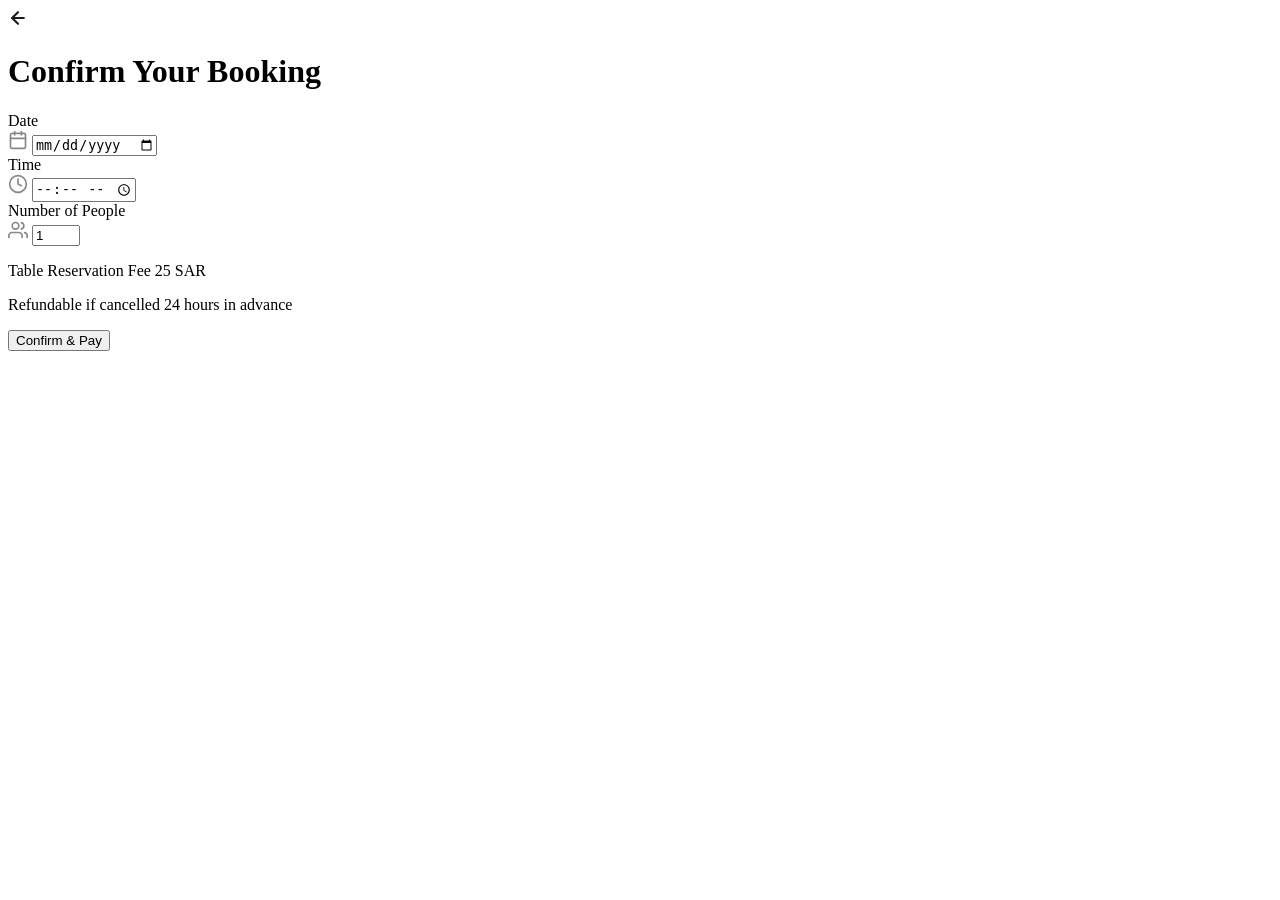
==== booking.html @ 81a5987f "Add files via upload" ====
<!DOCTYPE html>
<html lang="en">
<head>
  <meta charset="UTF-8" />
  <meta name="viewport" content="width=device-width, initial-scale=1.0" />
  <title>Confirm Your Booking — Spotak</title>
  <link rel="stylesheet" href="css/style.css" />
</head>
<body>
  <main class="app booking-page">
    <!-- Header with back arrow + title -->
    <header class="page-header">
      <a href="spot.html" class="back-btn-inline" aria-label="Go back">
        <svg viewBox="0 0 24 24" width="20" height="20" fill="none" stroke="#1A1A1A" stroke-width="2.5" stroke-linecap="round" stroke-linejoin="round">
          <line x1="19" y1="12" x2="5" y2="12"/>
          <polyline points="12 19 5 12 12 5"/>
        </svg>
      </a>
      <h1 class="page-title">Confirm Your Booking</h1>
    </header>

    <!-- Booking form card -->
    <form id="bookingForm" class="booking-card" novalidate>
      <!-- Date -->
      <label class="field-label" for="bookingDate">Date</label>
      <div class="input-wrap">
        <svg class="input-icon" viewBox="0 0 24 24" width="20" height="20" fill="none" stroke="#888" stroke-width="2" stroke-linecap="round" stroke-linejoin="round">
          <rect x="3" y="4" width="18" height="18" rx="2" ry="2"/>
          <line x1="16" y1="2" x2="16" y2="6"/>
          <line x1="8" y1="2" x2="8" y2="6"/>
          <line x1="3" y1="10" x2="21" y2="10"/>
        </svg>
        <input type="date" id="bookingDate" class="input-field" required />
      </div>

      <!-- Time -->
      <label class="field-label" for="bookingTime">Time</label>
      <div class="input-wrap">
        <svg class="input-icon" viewBox="0 0 24 24" width="20" height="20" fill="none" stroke="#888" stroke-width="2" stroke-linecap="round" stroke-linejoin="round">
          <circle cx="12" cy="12" r="10"/>
          <polyline points="12 6 12 12 16 14"/>
        </svg>
        <input type="time" id="bookingTime" class="input-field" required />
      </div>

      <!-- People -->
      <label class="field-label" for="bookingPeople">Number of People</label>
      <div class="input-wrap">
        <svg class="input-icon" viewBox="0 0 24 24" width="20" height="20" fill="none" stroke="#888" stroke-width="2" stroke-linecap="round" stroke-linejoin="round">
          <path d="M17 21v-2a4 4 0 0 0-4-4H5a4 4 0 0 0-4 4v2"/>
          <circle cx="9" cy="7" r="4"/>
          <path d="M23 21v-2a4 4 0 0 0-3-3.87"/>
          <path d="M16 3.13a4 4 0 0 1 0 7.75"/>
        </svg>
        <input type="number" id="bookingPeople" class="input-field" min="1" max="20" value="1" required />
      </div>

      <!-- Error / message area -->
      <p id="formError" class="form-error" aria-live="polite"></p>

      <!-- Fee summary -->
      <div class="fee-card">
        <div class="fee-row">
          <span class="fee-label">Table Reservation Fee</span>
          <span class="fee-amount">25 SAR</span>
        </div>
        <p class="fee-note">Refundable if cancelled 24 hours in advance</p>
      </div>

      <!-- Submit -->
      <button type="submit" class="cta-btn">Confirm &amp; Pay</button>
    </form>
  </main>

  <script src="js/main.js"></script>
</body>
</html>
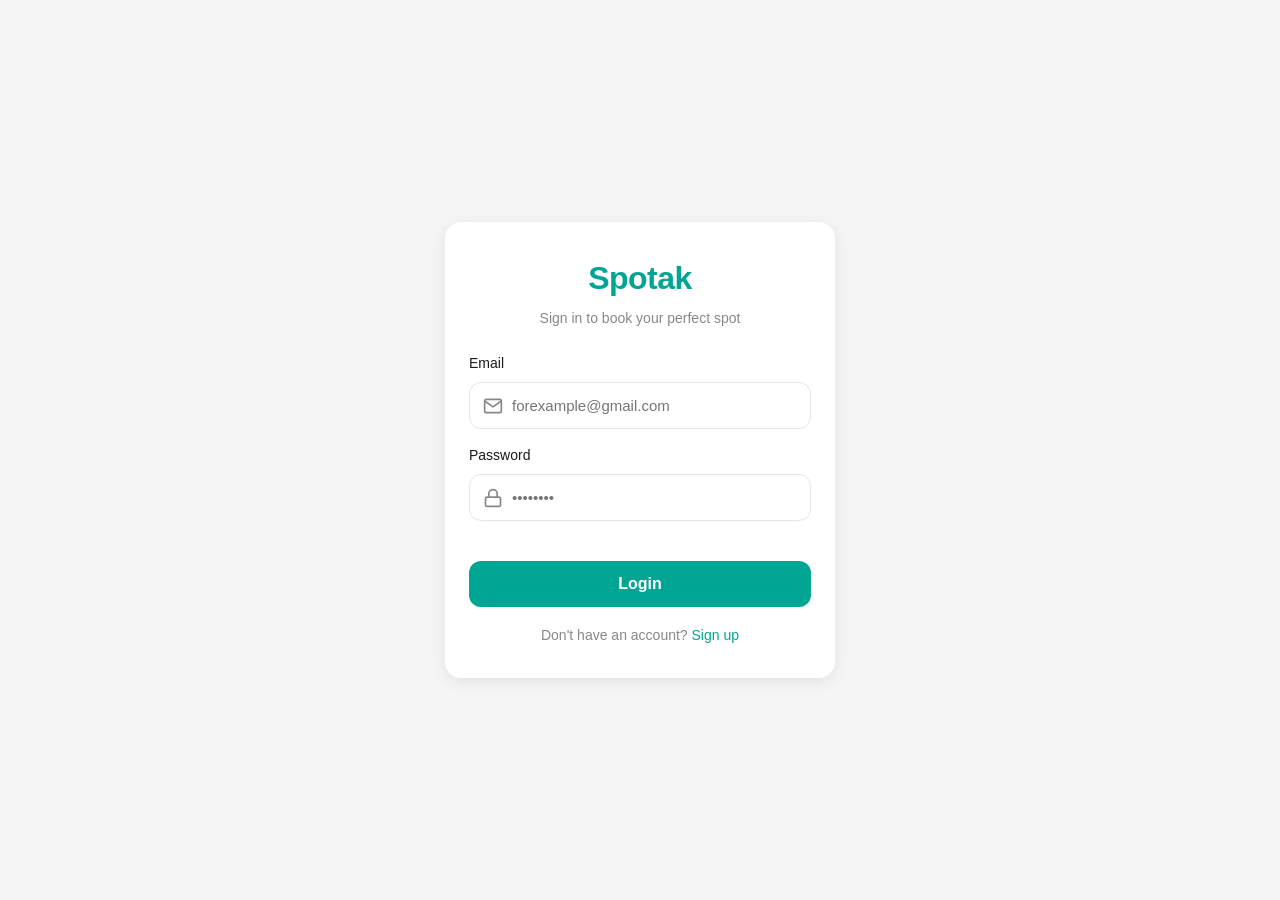
==== commit ac85e807: "Update booking.html" ====
--- a/booking.html
+++ b/booking.html
@@ -4,7 +4,7 @@
   <meta charset="UTF-8" />
   <meta name="viewport" content="width=device-width, initial-scale=1.0" />
   <title>Confirm Your Booking — Spotak</title>
-  <link rel="stylesheet" href="css/style.css" />
+  <link rel="stylesheet" href="style.css" />
 </head>
 <body>
   <main class="app booking-page">
@@ -72,6 +72,6 @@
     </form>
   </main>
 
-  <script src="js/main.js"></script>
+  <script src="main.js"></script>
 </body>
 </html>
--- a/style.css
+++ b/style.css
@@ -0,0 +1,648 @@
+/* ================================================================
+   SPOTAK — Stylesheet
+   Mobile-first, max-width 430px, phone-app style
+   ================================================================ */
+
+/* ---------- Google Font import ---------- */
+@import url('https://fonts.googleapis.com/css2?family=DM+Sans:wght@400;500;700&display=swap');
+
+/* ---------- CSS Variables (theme tokens) ---------- */
+:root {
+  --primary: #00A693;
+  --primary-dark: #008576;
+  --bg: #F5F5F5;
+  --white: #FFFFFF;
+  --text: #1A1A1A;
+  --gray: #888888;
+  --light-gray: #E5E5E5;
+  --radius: 16px;
+  --shadow-sm: 0 2px 8px rgba(0, 0, 0, 0.04);
+  --shadow-md: 0 4px 16px rgba(0, 0, 0, 0.08);
+}
+
+/* ---------- Global reset ---------- */
+* {
+  box-sizing: border-box;
+  margin: 0;
+  padding: 0;
+}
+
+html, body {
+  height: 100%;
+}
+
+body {
+  font-family: 'DM Sans', sans-serif;
+  background-color: var(--bg);
+  color: var(--text);
+  line-height: 1.5;
+  -webkit-font-smoothing: antialiased;
+}
+
+a {
+  text-decoration: none;
+  color: inherit;
+}
+
+button {
+  font-family: inherit;
+  cursor: pointer;
+  border: none;
+  background: none;
+}
+
+input {
+  font-family: inherit;
+  font-size: 15px;
+  color: var(--text);
+}
+
+/* ---------- App container (phone style) ---------- */
+.app {
+  max-width: 430px;
+  min-height: 100vh;
+  margin: 0 auto;
+  background-color: var(--white);
+  position: relative;
+  padding: 20px 20px 100px;
+}
+
+/* ---------- Topbar (home page) ---------- */
+.topbar {
+  display: flex;
+  align-items: center;
+  justify-content: space-between;
+  margin-bottom: 18px;
+}
+
+.brand {
+  font-size: 28px;
+  font-weight: 700;
+  color: var(--primary);
+  letter-spacing: -0.5px;
+}
+
+.profile-btn {
+  width: 38px;
+  height: 38px;
+  border-radius: 50%;
+  background-color: var(--primary);
+  display: flex;
+  align-items: center;
+  justify-content: center;
+  transition: transform 0.2s ease;
+}
+
+.profile-btn:hover {
+  transform: scale(1.05);
+}
+
+/* ---------- Search bar ---------- */
+.search-wrap {
+  position: relative;
+  margin-bottom: 16px;
+}
+
+.search-icon {
+  position: absolute;
+  left: 16px;
+  top: 50%;
+  transform: translateY(-50%);
+}
+
+.search-input {
+  width: 100%;
+  padding: 14px 16px 14px 44px;
+  border: 1px solid var(--light-gray);
+  border-radius: 12px;
+  background-color: var(--white);
+  outline: none;
+  transition: border-color 0.2s ease;
+}
+
+.search-input:focus {
+  border-color: var(--primary);
+}
+
+/* ---------- Filter chips ---------- */
+.chips {
+  display: flex;
+  gap: 8px;
+  overflow-x: auto;
+  padding-bottom: 8px;
+  margin-bottom: 18px;
+  scrollbar-width: none;
+}
+
+.chips::-webkit-scrollbar { display: none; }
+
+.chip {
+  flex: 0 0 auto;
+  padding: 8px 16px;
+  border: 1px solid var(--light-gray);
+  border-radius: 100px;
+  background-color: var(--white);
+  font-size: 13px;
+  font-weight: 500;
+  color: var(--text);
+  white-space: nowrap;
+  transition: all 0.2s ease;
+}
+
+.chip:hover {
+  border-color: var(--primary);
+}
+
+.chip.active {
+  background-color: var(--primary);
+  border-color: var(--primary);
+  color: var(--white);
+}
+
+/* ---------- Spot cards list ---------- */
+.cards {
+  display: flex;
+  flex-direction: column;
+  gap: 16px;
+}
+
+.card {
+  display: block;
+  background-color: var(--white);
+  border-radius: var(--radius);
+  overflow: hidden;
+  box-shadow: var(--shadow-sm);
+  transition: transform 0.2s ease, box-shadow 0.2s ease;
+  opacity: 0;
+  transform: translateY(8px);
+  animation: fadeUp 0.5s ease forwards;
+}
+
+.card:nth-child(1) { animation-delay: 0.05s; }
+.card:nth-child(2) { animation-delay: 0.12s; }
+.card:nth-child(3) { animation-delay: 0.18s; }
+.card:nth-child(4) { animation-delay: 0.24s; }
+
+.card:hover {
+  transform: translateY(-2px);
+  box-shadow: var(--shadow-md);
+}
+
+.card.hidden {
+  display: none;
+}
+
+.card-img {
+  width: 100%;
+  height: 200px;
+  background-size: cover;
+  background-position: center;
+  background-color: var(--light-gray);
+}
+
+.card-body {
+  padding: 14px 16px 16px;
+}
+
+.card-row {
+  display: flex;
+  justify-content: space-between;
+  align-items: flex-start;
+  margin-bottom: 8px;
+}
+
+.card-title {
+  font-size: 18px;
+  font-weight: 700;
+  margin-bottom: 2px;
+}
+
+.card-sub {
+  font-size: 14px;
+  color: var(--gray);
+}
+
+.rating {
+  display: flex;
+  align-items: center;
+  gap: 4px;
+  font-size: 14px;
+  font-weight: 500;
+}
+
+.amenities {
+  display: flex;
+  gap: 14px;
+}
+
+.amenity {
+  display: inline-flex;
+  align-items: center;
+  gap: 4px;
+  font-size: 13px;
+  color: var(--gray);
+}
+
+/* ================================================================
+   Spot Detail page
+   ================================================================ */
+.spot-page {
+  padding: 0 0 100px;
+}
+
+.hero {
+  width: 100%;
+  height: 280px;
+  background-size: cover;
+  background-position: center;
+  position: relative;
+}
+
+.back-btn {
+  position: absolute;
+  top: 16px;
+  left: 16px;
+  width: 40px;
+  height: 40px;
+  border-radius: 50%;
+  background-color: var(--white);
+  display: flex;
+  align-items: center;
+  justify-content: center;
+  box-shadow: var(--shadow-sm);
+  transition: transform 0.2s ease;
+}
+
+.back-btn:hover { transform: scale(1.05); }
+
+.spot-info {
+  padding: 24px 20px 20px;
+  opacity: 0;
+  animation: fadeUp 0.5s ease 0.1s forwards;
+}
+
+.spot-title {
+  font-size: 26px;
+  font-weight: 700;
+  margin-bottom: 4px;
+}
+
+.spot-sub {
+  font-size: 15px;
+  color: var(--gray);
+  margin-bottom: 24px;
+}
+
+.amenity-grid {
+  display: grid;
+  grid-template-columns: repeat(3, 1fr);
+  gap: 10px;
+  margin-bottom: 28px;
+}
+
+.amenity-box {
+  background-color: var(--bg);
+  border-radius: var(--radius);
+  padding: 18px 10px;
+  text-align: center;
+}
+
+.icon-circle {
+  width: 44px;
+  height: 44px;
+  border-radius: 50%;
+  background-color: rgba(0, 166, 147, 0.12);
+  margin: 0 auto 10px;
+  display: flex;
+  align-items: center;
+  justify-content: center;
+}
+
+.amenity-name {
+  font-size: 14px;
+  font-weight: 500;
+  color: var(--text);
+  margin-bottom: 2px;
+}
+
+.amenity-detail {
+  font-size: 12px;
+  color: var(--gray);
+}
+
+.about-title {
+  font-size: 18px;
+  font-weight: 700;
+  margin-bottom: 10px;
+}
+
+.about-text {
+  font-size: 14px;
+  color: #555;
+  line-height: 1.7;
+}
+
+/* ================================================================
+   Booking page
+   ================================================================ */
+.booking-page {
+  padding: 20px 20px 100px;
+}
+
+.page-header {
+  display: flex;
+  align-items: center;
+  gap: 14px;
+  margin-bottom: 22px;
+}
+
+.back-btn-inline {
+  width: 38px;
+  height: 38px;
+  border-radius: 50%;
+  background-color: var(--bg);
+  display: flex;
+  align-items: center;
+  justify-content: center;
+  transition: transform 0.2s ease;
+}
+
+.back-btn-inline:hover { transform: scale(1.05); }
+
+.page-title {
+  font-size: 22px;
+  font-weight: 700;
+}
+
+.booking-card {
+  background-color: var(--bg);
+  border-radius: var(--radius);
+  padding: 22px 18px;
+  opacity: 0;
+  animation: fadeUp 0.5s ease 0.1s forwards;
+}
+
+.field-label {
+  display: block;
+  font-size: 14px;
+  font-weight: 500;
+  margin-bottom: 8px;
+  margin-top: 16px;
+  color: var(--text);
+}
+
+.field-label:first-child { margin-top: 0; }
+
+.input-wrap {
+  position: relative;
+  margin-bottom: 4px;
+}
+
+.input-icon {
+  position: absolute;
+  left: 14px;
+  top: 50%;
+  transform: translateY(-50%);
+  pointer-events: none;
+}
+
+.input-field {
+  width: 100%;
+  padding: 14px 14px 14px 42px;
+  border: 1px solid var(--light-gray);
+  border-radius: 12px;
+  background-color: var(--white);
+  outline: none;
+  transition: border-color 0.2s ease;
+}
+
+.input-field:focus {
+  border-color: var(--primary);
+}
+
+.fee-card {
+  background-color: var(--white);
+  border-radius: 12px;
+  padding: 16px;
+  margin-top: 22px;
+}
+
+.fee-row {
+  display: flex;
+  justify-content: space-between;
+  align-items: center;
+  margin-bottom: 6px;
+}
+
+.fee-label {
+  font-size: 16px;
+  font-weight: 700;
+}
+
+.fee-amount {
+  font-size: 16px;
+  font-weight: 700;
+}
+
+.fee-note {
+  font-size: 13px;
+  color: var(--gray);
+}
+
+.form-error {
+  color: #d33;
+  font-size: 13px;
+  min-height: 18px;
+  margin-top: 4px;
+}
+
+/* ================================================================
+   Bottom fixed CTA button
+   ================================================================ */
+.cta-btn {
+  display: flex;
+  align-items: center;
+  justify-content: center;
+  position: fixed;
+  bottom: 0;
+  left: 50%;
+  transform: translateX(-50%);
+  width: 100%;
+  max-width: 430px;
+  padding: 18px;
+  background-color: var(--primary);
+  color: var(--white);
+  font-size: 16px;
+  font-weight: 700;
+  border: none;
+  cursor: pointer;
+  transition: background-color 0.2s ease;
+}
+
+.cta-btn:hover {
+  background-color: var(--primary-dark);
+}
+
+.cta-btn.static {
+  position: static;
+  transform: none;
+  width: 100%;
+  max-width: 100%;
+  margin-top: 28px;
+  border-radius: 12px;
+}
+
+/* ================================================================
+   Login page
+   ================================================================ */
+.login-page {
+  display: flex;
+  align-items: center;
+  justify-content: center;
+  padding: 20px;
+  background-color: var(--bg);
+}
+
+.login-card {
+  width: 100%;
+  background-color: var(--white);
+  border-radius: var(--radius);
+  padding: 32px 24px;
+  box-shadow: var(--shadow-md);
+  opacity: 0;
+  animation: fadeUp 0.5s ease forwards;
+}
+
+.login-brand {
+  text-align: center;
+  margin-bottom: 6px;
+  font-size: 32px;
+}
+
+.login-sub {
+  text-align: center;
+  color: var(--gray);
+  font-size: 14px;
+  margin-bottom: 24px;
+}
+
+.login-form .field-label:first-of-type { margin-top: 0; }
+
+.primary-btn {
+  width: 100%;
+  margin-top: 18px;
+  padding: 14px;
+  background-color: var(--primary);
+  color: var(--white);
+  font-size: 16px;
+  font-weight: 700;
+  border-radius: 12px;
+  transition: background-color 0.2s ease;
+}
+
+.primary-btn:hover {
+  background-color: var(--primary-dark);
+}
+
+.signup-line {
+  text-align: center;
+  margin-top: 18px;
+  font-size: 14px;
+  color: var(--gray);
+}
+
+.signup-line a {
+  color: var(--primary);
+  font-weight: 500;
+}
+
+/* ================================================================
+   Confirmation page
+   ================================================================ */
+.confirmation-page {
+  text-align: center;
+  padding: 60px 24px 40px;
+}
+
+.check-wrap {
+  display: flex;
+  justify-content: center;
+  margin-bottom: 24px;
+}
+
+.checkmark {
+  width: 100px;
+  height: 100px;
+}
+
+.checkmark-circle {
+  stroke-dasharray: 226;
+  stroke-dashoffset: 226;
+  animation: drawCircle 0.6s ease-out forwards;
+}
+
+.checkmark-path {
+  stroke-dasharray: 60;
+  stroke-dashoffset: 60;
+  animation: drawCheck 0.4s ease-out 0.6s forwards;
+}
+
+@keyframes drawCircle {
+  to { stroke-dashoffset: 0; }
+}
+
+@keyframes drawCheck {
+  to { stroke-dashoffset: 0; }
+}
+
+.confirm-title {
+  font-size: 26px;
+  font-weight: 700;
+  margin-bottom: 8px;
+}
+
+.confirm-sub {
+  color: var(--gray);
+  font-size: 15px;
+  margin-bottom: 28px;
+}
+
+.summary-card {
+  background-color: var(--bg);
+  border-radius: var(--radius);
+  padding: 20px;
+  text-align: left;
+  opacity: 0;
+  animation: fadeUp 0.5s ease 1s forwards;
+}
+
+.summary-title {
+  font-size: 16px;
+  font-weight: 700;
+  margin-bottom: 14px;
+}
+
+.summary-row {
+  display: flex;
+  justify-content: space-between;
+  padding: 8px 0;
+  font-size: 14px;
+  color: #444;
+  border-bottom: 1px solid var(--light-gray);
+}
+
+.summary-row:last-child { border-bottom: none; }
+
+.summary-row.total {
+  font-weight: 700;
+  color: var(--text);
+  margin-top: 4px;
+}
+
+/* ================================================================
+   Shared animations
+   ================================================================ */
+@keyframes fadeUp {
+  from { opacity: 0; transform: translateY(8px); }
+  to { opacity: 1; transform: translateY(0); }
+}
